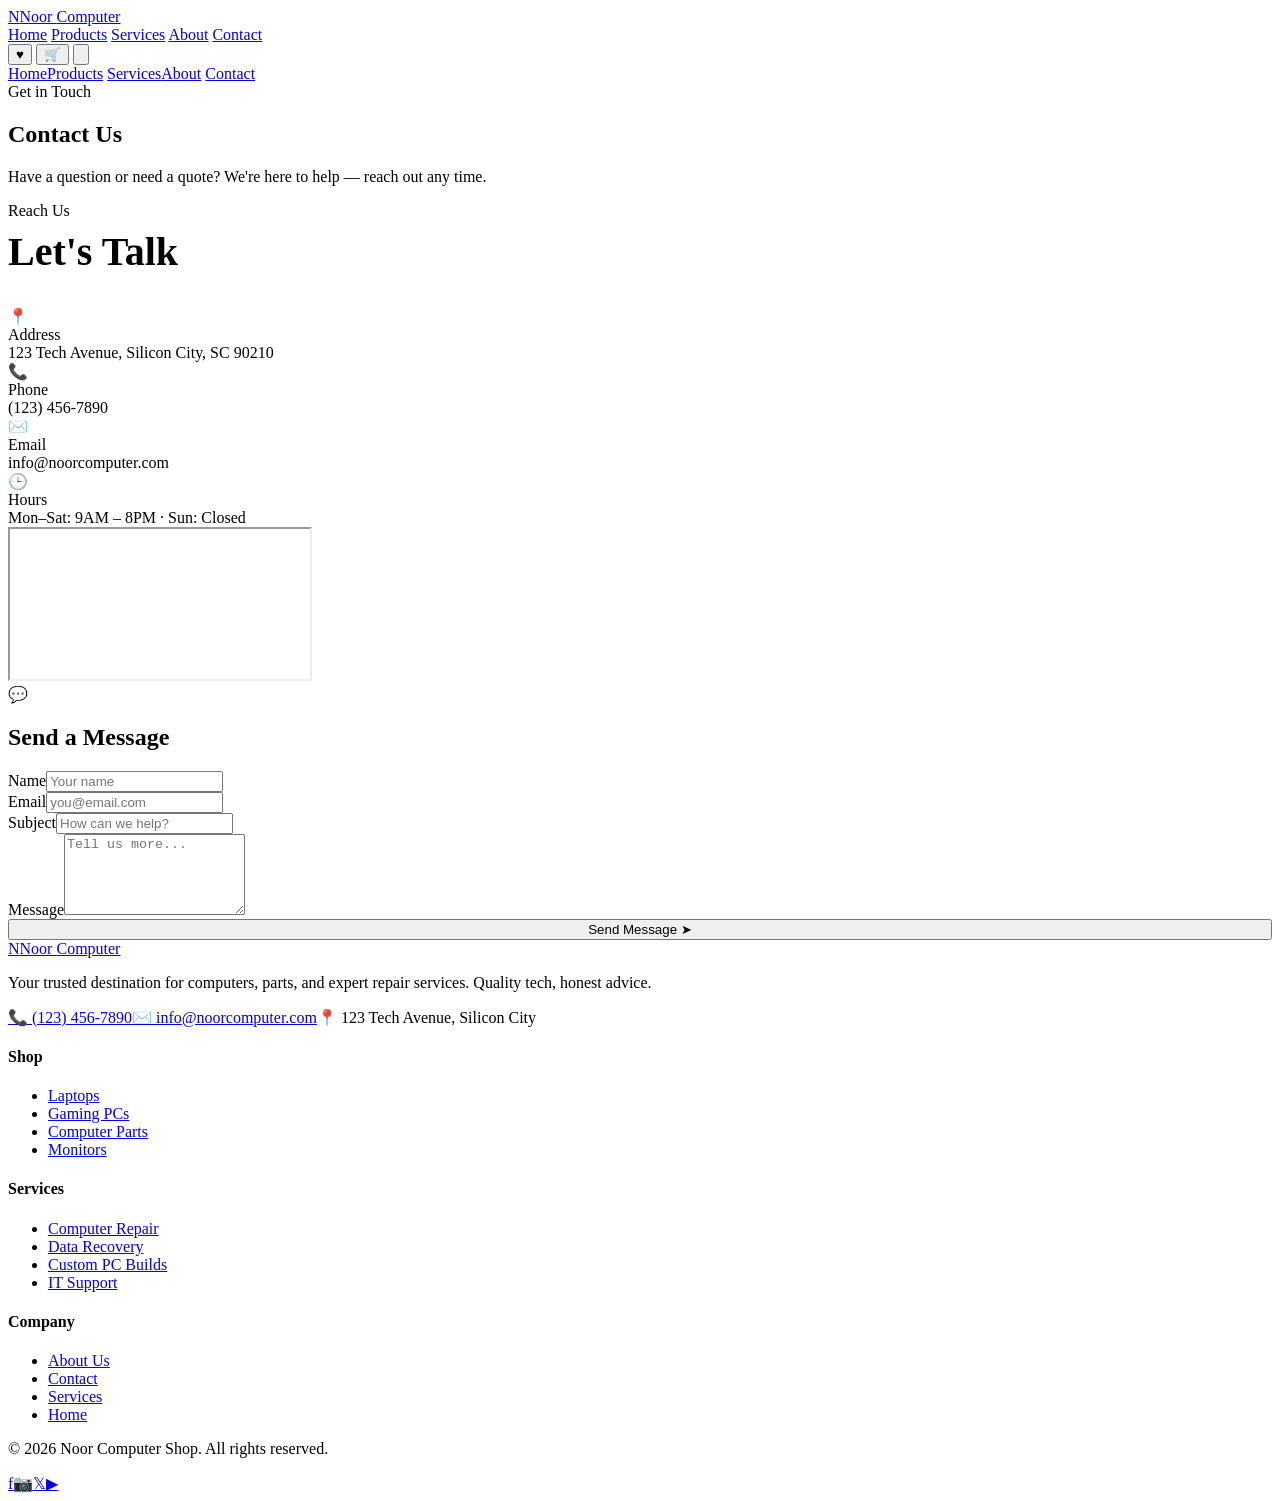
==== contact.html @ 2b886b0d "Add contact.html for contact information page" ====
<!DOCTYPE html>
<html lang="en">
<head>
  <meta charset="UTF-8" />
  <meta name="viewport" content="width=device-width, initial-scale=1.0" />
  <title>Contact Us — Noor Computer Shop</title>
  <meta name="description" content="Have a question or need a quote? We're here to help — reach out any time." />
  <link rel="preconnect" href="https://fonts.googleapis.com" />
  <link href="https://fonts.googleapis.com/css2?family=Inter:wght@400;500;600;700&family=Plus+Jakarta+Sans:wght@600;700;800&display=swap" rel="stylesheet" />
  <link rel="stylesheet" href="style.css" />
</head>
<body data-page="contact">

  <header class="navbar">
    <div class="nav-inner">
      <a href="index.html" class="logo"><span class="logo-badge">N</span><span>Noor <span class="text-gradient">Computer</span></span></a>
      <nav class="nav-links">
        <a href="index.html">Home</a>
        <a href="products.html">Products</a>
        <a href="services.html">Services</a>
        <a href="about.html">About</a>
        <a href="contact.html" class="active">Contact</a>
      </nav>
      <div class="nav-actions">
        <button class="icon-btn" title="Wishlist">♥</button>
        <button class="icon-btn" title="Cart">🛒</button>
        <button class="nav-toggle" id="navToggle" title="Menu"><svg viewBox="0 0 24 24" fill="none" stroke="currentColor" stroke-width="2"><line x1="4" x2="20" y1="6" y2="6"/><line x1="4" x2="20" y1="12" y2="12"/><line x1="4" x2="20" y1="18" y2="18"/></svg></button>
      </div>
    </div>
    <div class="mobile-menu" id="mobileMenu"><div class="mm-inner">
      <a href="index.html">Home</a><a href="products.html">Products</a>
      <a href="services.html">Services</a><a href="about.html">About</a>
      <a href="contact.html" class="active">Contact</a>
    </div></div>
  </header>

  <section class="page-header">
    <span class="eyebrow">Get in Touch</span>
    <h1>Contact Us</h1>
    <p>Have a question or need a quote? We're here to help — reach out any time.</p>
  </section>

  <section class="section">
    <div class="container">
      <div class="contact-grid">
        <div>
          <span class="eyebrow">Reach Us</span>
          <h2 style="font-size:clamp(1.75rem,4vw,2.5rem);font-weight:800;margin:.5rem 0 2rem">Let's Talk</h2>
          <div class="info-list">
            <div class="info-card reveal"><div class="info-ico">📍</div><div><div class="lbl">Address</div><div class="val">123 Tech Avenue, Silicon City, SC 90210</div></div></div>
            <div class="info-card reveal"><div class="info-ico">📞</div><div><div class="lbl">Phone</div><div class="val">(123) 456-7890</div></div></div>
            <div class="info-card reveal"><div class="info-ico">✉️</div><div><div class="lbl">Email</div><div class="val">info@noorcomputer.com</div></div></div>
            <div class="info-card reveal"><div class="info-ico">🕒</div><div><div class="lbl">Hours</div><div class="val">Mon–Sat: 9AM – 8PM · Sun: Closed</div></div></div>
          </div>
          <div class="map">
            <iframe title="Noor Computer Shop Location" src="https://www.google.com/maps?q=Silicon+Valley&output=embed" loading="lazy" referrerpolicy="no-referrer-when-downgrade"></iframe>
          </div>
        </div>

        <div class="form-card reveal">
          <div class="form-head"><span class="ico">💬</span><h2>Send a Message</h2></div>
          <form id="contactForm">
            <div class="form-row">
              <div class="field"><label>Name</label><input required name="name" placeholder="Your name" /></div>
              <div class="field"><label>Email</label><input required type="email" name="email" placeholder="you@email.com" /></div>
            </div>
            <div class="field"><label>Subject</label><input required name="subject" placeholder="How can we help?" /></div>
            <div class="field"><label>Message</label><textarea required name="message" rows="5" placeholder="Tell us more..."></textarea></div>
            <button type="submit" class="btn btn-primary" style="width:100%">Send Message ➤</button>
            <p class="form-success" id="formOk" style="display:none">✓ Thanks! Your message has been sent.</p>
          </form>
        </div>
      </div>
    </div>
  </section>

  <footer class="footer">
    <div class="footer-inner">
      <div class="foot-cols">
        <div class="foot-brand"><a href="index.html" class="logo"><span class="logo-badge">N</span><span>Noor <span class="text-gradient">Computer</span></span></a><p>Your trusted destination for computers, parts, and expert repair services. Quality tech, honest advice.</p><div class="foot-contact"><a href="tel:+11234567890">📞 (123) 456-7890</a><a href="mailto:info@noorcomputer.com">✉️ info@noorcomputer.com</a><span>📍 123 Tech Avenue, Silicon City</span></div></div>
        <div class="foot-col"><h4>Shop</h4><ul><li><a href="products.html?category=laptops">Laptops</a></li><li><a href="products.html?category=gaming">Gaming PCs</a></li><li><a href="products.html?category=parts">Computer Parts</a></li><li><a href="products.html?category=monitors">Monitors</a></li></ul></div>
        <div class="foot-col"><h4>Services</h4><ul><li><a href="services.html">Computer Repair</a></li><li><a href="services.html">Data Recovery</a></li><li><a href="services.html">Custom PC Builds</a></li><li><a href="services.html">IT Support</a></li></ul></div>
        <div class="foot-col"><h4>Company</h4><ul><li><a href="about.html">About Us</a></li><li><a href="contact.html">Contact</a></li><li><a href="services.html">Services</a></li><li><a href="index.html">Home</a></li></ul></div>
      </div>
      <div class="foot-bottom"><p>© 2026 Noor Computer Shop. All rights reserved.</p><div class="foot-social"><a href="#">f</a><a href="#">📷</a><a href="#">𝕏</a><a href="#">▶</a></div></div>
    </div>
  </footer>

  <script src="script.js"></script>
</body>
</html>
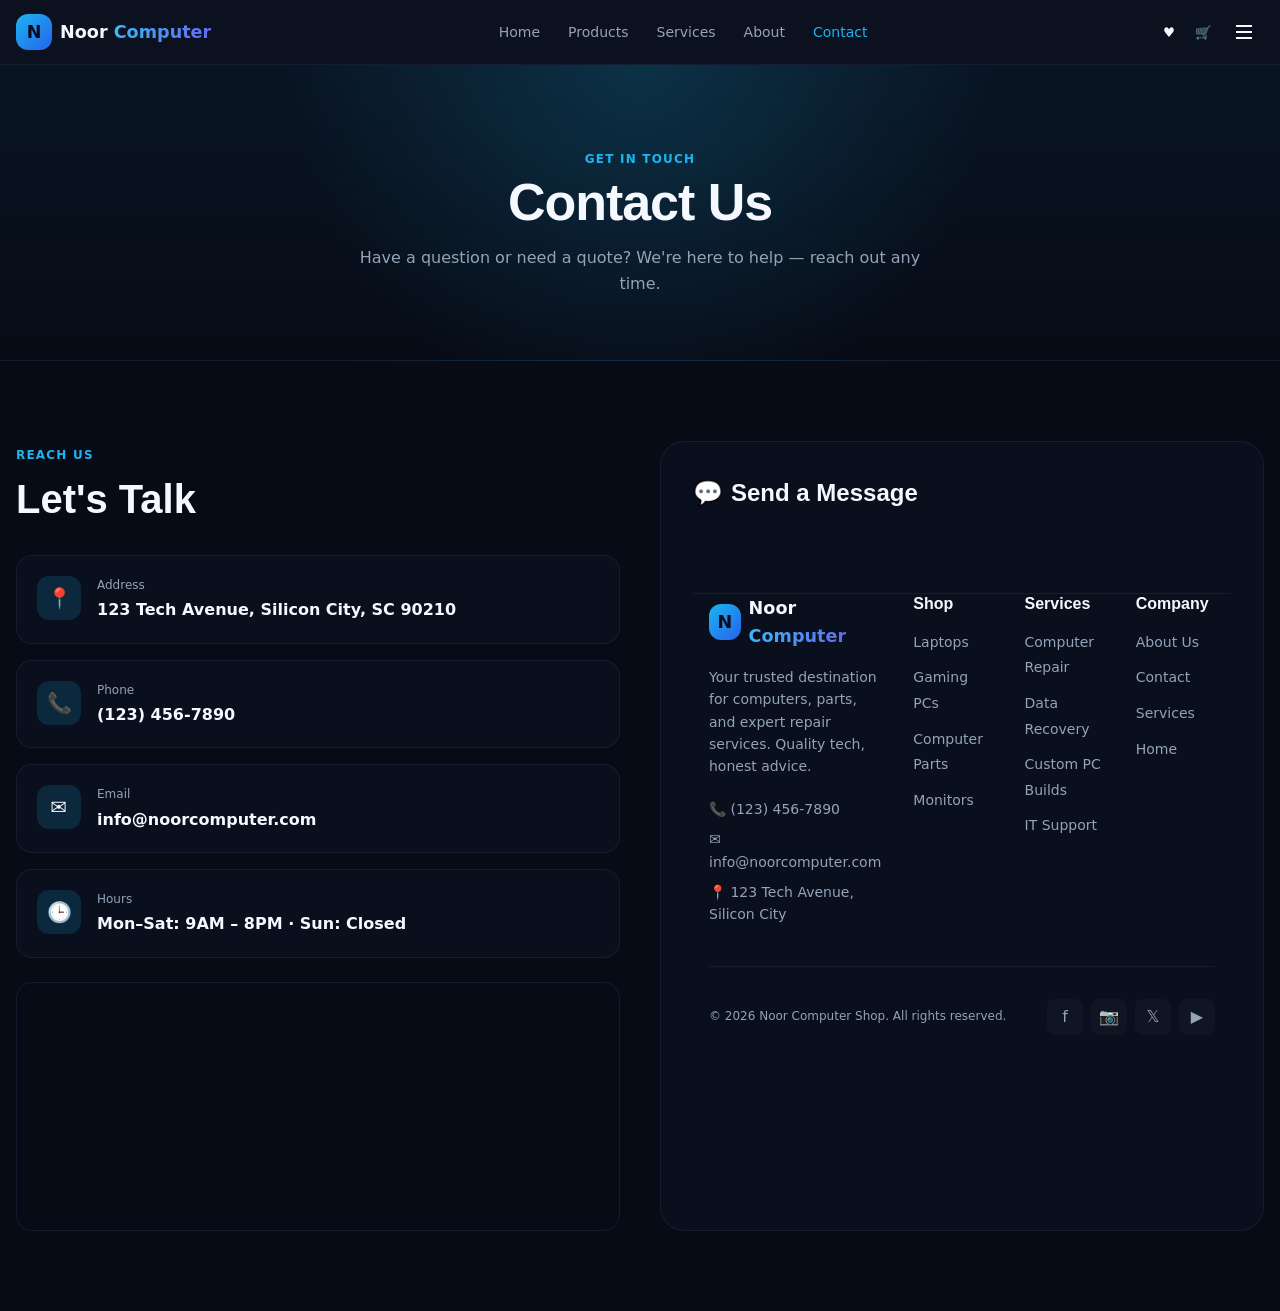
==== commit b5b3649b: "Modify contact form for email submission Updated contact form to include action URL and hidden field" ====
--- a/contact.html
+++ b/contact.html
@@ -59,20 +59,15 @@
 
         <div class="form-card reveal">
           <div class="form-head"><span class="ico">💬</span><h2>Send a Message</h2></div>
-          <form id="contactForm">
-            <div class="form-row">
-              <div class="field"><label>Name</label><input required name="name" placeholder="Your name" /></div>
-              <div class="field"><label>Email</label><input required type="email" name="email" placeholder="you@email.com" /></div>
-            </div>
-            <div class="field"><label>Subject</label><input required name="subject" placeholder="How can we help?" /></div>
-            <div class="field"><label>Message</label><textarea required name="message" rows="5" placeholder="Tell us more..."></textarea></div>
-            <button type="submit" class="btn btn-primary" style="width:100%">Send Message ➤</button>
-            <p class="form-success" id="formOk" style="display:none">✓ Thanks! Your message has been sent.</p>
-          </form>
-        </div>
-      </div>
-    </div>
-  </section>
+         <form id="contactForm"
+      action="https://formsubmit.co/nooriismail883@gmail.com"
+      method="POST">
+
+    <input type="hidden" name="_subject" value="New Message from Noor Computer Shop">
+
+    <input type="hidden" name="_captcha" value="false">
+
+    <input type="hidden" name="_template" value="table">
 
   <footer class="footer">
     <div class="footer-inner">
--- a/style.css
+++ b/style.css
@@ -0,0 +1,445 @@
+/* ============================================================
+   Noor Computer Shop — Static Website
+   Shared stylesheet: theme, navbar, footer, components, pages
+   ============================================================ */
+
+:root {
+  --background: #070b16;
+  --foreground: #f5f9ff;
+  --card: #0d1322;
+  --secondary: #141a2b;
+  --muted: #1a2032;
+  --muted-foreground: #94a3b8;
+  --primary: #1cb5f0;
+  --primary-foreground: #070b16;
+  --border: #1f2740;
+  --rose: #f43f5e;
+  --amber: #fbbf24;
+  --emerald: #34d399;
+  --fuchsia: #d946ef;
+  --radius: 0.85rem;
+  --maxw: 1280px;
+}
+
+* { box-sizing: border-box; margin: 0; padding: 0; }
+html { scroll-behavior: smooth; }
+body {
+  font-family: 'Inter', ui-sans-serif, system-ui, sans-serif;
+  background: var(--background);
+  color: var(--foreground);
+  -webkit-font-smoothing: antialiased;
+  line-height: 1.6;
+  overflow-x: hidden;
+}
+a { color: inherit; text-decoration: none; }
+button { font-family: inherit; cursor: pointer; border: none; background: none; color: inherit; }
+input, select, textarea { font-family: inherit; }
+img { max-width: 100%; display: block; }
+h1, h2, h3, h4 { font-family: 'Plus Jakarta Sans', sans-serif; line-height: 1.2; }
+
+.container { max-width: var(--maxw); margin: 0 auto; padding: 0 1rem; }
+.section { padding: 4rem 0; }
+@media (min-width: 768px) { .section { padding: 5rem 0; } }
+.eyebrow {
+  display: inline-block; font-size: 0.75rem; font-weight: 700;
+  letter-spacing: 0.1em; text-transform: uppercase; color: var(--primary);
+}
+.section-head { text-align: center; max-width: 42rem; margin: 0 auto 3rem; }
+.section-head h2 { font-size: clamp(1.75rem, 4vw, 2.5rem); font-weight: 800; margin-top: 0.5rem; }
+.section-head p { color: var(--muted-foreground); margin-top: 0.75rem; }
+
+.text-gradient {
+  background: linear-gradient(120deg, #38bdf8, #6366f1);
+  -webkit-background-clip: text; background-clip: text; color: transparent;
+}
+
+/* ---------- Glass surfaces ---------- */
+.glass {
+  background: rgba(13, 19, 34, 0.6);
+  backdrop-filter: blur(16px);
+  border: 1px solid rgba(31, 39, 64, 0.6);
+}
+.glass-strong {
+  background: rgba(13, 19, 34, 0.9);
+  backdrop-filter: blur(20px);
+  border: 1px solid rgba(31, 39, 64, 0.7);
+}
+
+/* ---------- Buttons ---------- */
+.btn {
+  display: inline-flex; align-items: center; justify-content: center; gap: 0.5rem;
+  padding: 0.75rem 1.5rem; border-radius: 0.75rem; font-weight: 600; font-size: 0.95rem;
+  transition: opacity .2s, background .2s, transform .2s;
+}
+.btn-primary {
+  background: var(--primary); color: var(--primary-foreground);
+  box-shadow: 0 0 0 1px rgba(28,181,240,0.4), 0 8px 30px -6px rgba(28,181,240,0.6);
+}
+.btn-primary:hover { opacity: 0.9; }
+.btn-ghost { background: rgba(13,19,34,0.6); border: 1px solid rgba(31,39,64,0.6); }
+.btn-ghost:hover { background: rgba(20,26,43,0.6); }
+.btn svg { width: 1rem; height: 1rem; }
+
+/* ---------- Navbar ---------- */
+.navbar {
+  position: sticky; top: 0; z-index: 50;
+  background: rgba(13, 19, 34, 0.85);
+  backdrop-filter: blur(20px);
+  border-bottom: 1px solid rgba(31, 39, 64, 0.6);
+}
+.nav-inner {
+  max-width: var(--maxw); margin: 0 auto; padding: 0 1rem;
+  height: 4rem; display: flex; align-items: center; justify-content: space-between; gap: 1rem;
+}
+.logo { display: flex; align-items: center; gap: 0.5rem; font-weight: 800; font-size: 1.1rem; }
+.logo-badge {
+  width: 2.25rem; height: 2.25rem; border-radius: 0.75rem;
+  background: linear-gradient(135deg, var(--primary), #2563eb);
+  display: grid; place-items: center; color: var(--primary-foreground); font-weight: 800;
+}
+.nav-links { display: none; gap: 0.25rem; }
+.nav-links a {
+  padding: 0.5rem 0.75rem; border-radius: 0.5rem; font-size: 0.875rem; font-weight: 500;
+  color: var(--muted-foreground); transition: color .2s;
+}
+.nav-links a:hover, .nav-links a.active { color: var(--primary); }
+.nav-actions { display: flex; align-items: center; gap: 0.25rem; }
+.icon-btn {
+  position: relative; padding: 0.5rem; border-radius: 0.5rem; color: var(--foreground);
+  display: grid; place-items: center; transition: background .2s;
+}
+.icon-btn:hover { background: rgba(20, 26, 43, 0.6); }
+.icon-btn svg { width: 1.25rem; height: 1.25rem; }
+.nav-toggle { display: inline-grid; place-items: center; padding: 0.5rem; border-radius: 0.5rem; }
+.nav-toggle:hover { background: rgba(20,26,43,0.6); }
+.nav-toggle svg { width: 1.5rem; height: 1.5rem; }
+@media (min-width: 1024px) { .nav-links { display: flex; } }
+
+/* Mobile menu */
+.mobile-menu { display: none; border-top: 1px solid rgba(31,39,64,0.6); }
+.mobile-menu.open { display: block; }
+.mobile-menu a {
+  display: block; padding: 0.75rem 1rem; font-size: 0.95rem; font-weight: 500;
+  border-radius: 0.5rem; color: var(--muted-foreground);
+}
+.mobile-menu a.active { background: rgba(28,181,240,0.15); color: var(--primary); }
+.mobile-menu .mm-inner { padding: 1rem; display: grid; grid-template-columns: 1fr 1fr; gap: 0.25rem; }
+
+/* ---------- Page header ---------- */
+.page-header {
+  position: relative; text-align: center; padding: 5rem 1rem 4rem; overflow: hidden;
+  border-bottom: 1px solid rgba(31, 39, 64, 0.4);
+  background:
+    linear-gradient(180deg, rgba(28, 181, 240, 0.06), transparent),
+    radial-gradient(circle at 50% 0%, rgba(28, 181, 240, 0.18), transparent 50%);
+}
+.page-header h1 { font-size: clamp(2rem, 5vw, 3.25rem); font-weight: 800; letter-spacing: -0.02em; }
+.page-header p { color: var(--muted-foreground); margin-top: 0.75rem; max-width: 36rem; margin-inline: auto; }
+
+/* ---------- Hero ---------- */
+.hero { position: relative; overflow: hidden; }
+.hero-bg { position: absolute; inset: 0; z-index: 0; }
+.hero-bg img { width: 100%; height: 100%; object-fit: cover; }
+.hero-bg::after {
+  content: ""; position: absolute; inset: 0;
+  background: linear-gradient(90deg, var(--background) 10%, rgba(7,11,22,0.85) 50%, rgba(7,11,22,0.4)),
+              linear-gradient(0deg, var(--background), transparent 40%, rgba(7,11,22,0.6));
+}
+.hero-glow {
+  position: absolute; width: 28rem; height: 28rem; border-radius: 9999px;
+  background: rgba(28,181,240,0.3); filter: blur(80px); top: -8rem; right: -5rem; opacity: 0.5;
+}
+.hero-inner { position: relative; z-index: 1; padding: 6rem 0; max-width: 42rem; }
+@media (min-width: 768px) { .hero-inner { padding: 9rem 0; } }
+.hero-pill {
+  display: inline-flex; align-items: center; gap: 0.4rem; padding: 0.35rem 1rem;
+  border-radius: 9999px; font-size: 0.75rem; font-weight: 500; color: var(--primary);
+  background: rgba(13,19,34,0.6); border: 1px solid rgba(31,39,64,0.6); margin-bottom: 1.5rem;
+}
+.hero h1 { font-size: clamp(2.5rem, 6vw, 4.5rem); font-weight: 800; letter-spacing: -0.02em; line-height: 1.05; }
+.hero p { margin-top: 1.5rem; font-size: 1.125rem; color: var(--muted-foreground); max-width: 32rem; }
+.hero-cta { display: flex; flex-wrap: wrap; gap: 0.75rem; margin-top: 2rem; }
+.hero-feats { display: flex; flex-wrap: wrap; gap: 1.5rem; margin-top: 2.5rem; }
+.hero-feats div { display: flex; align-items: center; gap: 0.4rem; font-size: 0.875rem; color: var(--muted-foreground); }
+.hero-feats svg { width: 1rem; height: 1rem; color: var(--primary); }
+
+/* ---------- Categories ---------- */
+.cat-grid { display: grid; grid-template-columns: repeat(2, 1fr); gap: 1rem; }
+@media (min-width: 640px) { .cat-grid { grid-template-columns: repeat(3, 1fr); } }
+@media (min-width: 1024px) { .cat-grid { grid-template-columns: repeat(5, 1fr); } }
+.cat-card {
+  position: relative; display: block; border-radius: 1rem; padding: 1.25rem;
+  overflow: hidden; transition: transform .3s, box-shadow .3s;
+}
+.cat-card:hover { transform: translateY(-4px); box-shadow: 0 0 0 1px rgba(28,181,240,0.35), 0 20px 50px -12px rgba(28,181,240,0.35); }
+.cat-card .grad { position: absolute; inset: 0; opacity: 0.6; }
+.cat-card .ico {
+  position: relative; width: 3rem; height: 3rem; border-radius: 0.75rem;
+  background: rgba(28,181,240,0.15); display: grid; place-items: center; margin-bottom: 0.75rem;
+  font-size: 1.5rem;
+}
+.cat-card .name { position: relative; font-weight: 600; font-size: 0.875rem; }
+.cat-card .shop { position: relative; display: inline-flex; align-items: center; gap: 0.25rem; margin-top: 0.25rem; font-size: 0.75rem; color: var(--muted-foreground); }
+.cat-card:hover .shop { color: var(--primary); }
+
+/* ---------- Product grid & card ---------- */
+.grid { display: grid; gap: 1.25rem; grid-template-columns: 1fr; }
+@media (min-width: 640px) { .grid { grid-template-columns: repeat(2, 1fr); } }
+@media (min-width: 1024px) { .home-grid { grid-template-columns: repeat(3, 1fr); } }
+@media (min-width: 1280px) { .shop-grid { grid-template-columns: repeat(3, 1fr); } }
+
+.card {
+  position: relative; border-radius: 1rem; overflow: hidden;
+  display: flex; flex-direction: column;
+  background: rgba(13, 19, 34, 0.6);
+  border: 1px solid rgba(31, 39, 64, 0.6);
+  backdrop-filter: blur(16px);
+  transition: box-shadow .3s, transform .3s;
+}
+.card:hover { transform: translateY(-4px); box-shadow: 0 0 0 1px rgba(28,181,240,0.35), 0 20px 50px -12px rgba(28,181,240,0.35); }
+.card-media { position: relative; display: block; aspect-ratio: 4 / 3; overflow: hidden; }
+.card-media .grad { position: absolute; inset: 0; }
+.card-media .grid-bg {
+  position: absolute; inset: 0; opacity: 0.4;
+  background-image: linear-gradient(rgba(28,181,240,0.06) 1px, transparent 1px),
+                    linear-gradient(90deg, rgba(28,181,240,0.06) 1px, transparent 1px);
+  background-size: 48px 48px;
+}
+.card-media .emoji {
+  position: absolute; inset: 0; display: grid; place-items: center;
+  font-size: 3rem; filter: drop-shadow(0 0 12px rgba(28,181,240,0.4)); transition: transform .5s;
+}
+.card:hover .card-media .emoji { transform: scale(1.1); }
+.badges { position: absolute; top: 0.75rem; left: 0.75rem; display: flex; flex-direction: column; gap: 0.375rem; }
+.badge {
+  padding: 0.25rem 0.625rem; border-radius: 9999px; font-size: 0.625rem; font-weight: 700;
+  text-transform: uppercase; letter-spacing: 0.05em;
+}
+.badge.primary { background: var(--primary); color: var(--primary-foreground); }
+.badge.discount { background: var(--rose); color: #fff; }
+.wish-btn {
+  position: absolute; top: 0.75rem; right: 0.75rem; width: 2.25rem; height: 2.25rem;
+  border-radius: 9999px; display: grid; place-items: center; backdrop-filter: blur(8px);
+  background: rgba(0,0,0,0.3); color: #fff; transition: background .2s; font-size: 1rem;
+}
+.wish-btn:hover { background: rgba(0,0,0,0.5); }
+.wish-btn.active { background: var(--fuchsia); }
+.card-body { padding: 1rem; display: flex; flex-direction: column; flex: 1; }
+.card-brand { font-size: 0.75rem; color: var(--muted-foreground); margin-bottom: 0.25rem; }
+.card-name { font-weight: 600; line-height: 1.3; }
+.card-name:hover { color: var(--primary); }
+.rating { display: flex; align-items: center; gap: 0.25rem; margin-top: 0.375rem; }
+.rating .star { color: var(--amber); font-size: 0.875rem; }
+.rating span { font-size: 0.75rem; color: var(--muted-foreground); }
+.card-foot { margin-top: auto; padding-top: 0.75rem; display: flex; align-items: flex-end; justify-content: space-between; gap: 0.5rem; }
+.price { font-size: 1.125rem; font-weight: 700; }
+.old-price { margin-left: 0.375rem; font-size: 0.75rem; color: var(--muted-foreground); text-decoration: line-through; }
+.add-btn {
+  flex-shrink: 0; width: 2.5rem; height: 2.5rem; border-radius: 0.75rem;
+  background: var(--primary); color: var(--primary-foreground); display: grid; place-items: center;
+  box-shadow: 0 0 0 1px rgba(28,181,240,0.4), 0 8px 30px -6px rgba(28,181,240,0.6); transition: opacity .2s;
+}
+.add-btn:hover { opacity: 0.9; }
+.add-btn svg { width: 1rem; height: 1rem; }
+
+/* ---------- Products page: toolbar + filters ---------- */
+.toolbar { display: flex; flex-direction: column; gap: 0.75rem; margin-bottom: 2rem; }
+@media (min-width: 640px) { .toolbar { flex-direction: row; } }
+.search-wrap { position: relative; flex: 1; }
+.search-wrap svg { position: absolute; left: 0.75rem; top: 50%; transform: translateY(-50%); width: 1rem; height: 1rem; color: var(--muted-foreground); }
+.search-wrap input {
+  width: 100%; padding: 0.625rem 0.75rem 0.625rem 2.5rem; border-radius: 0.75rem;
+  background: rgba(20,26,43,0.6); border: 1px solid rgba(31,39,64,0.6); color: var(--foreground); font-size: 0.875rem; outline: none;
+}
+.search-wrap input:focus { box-shadow: 0 0 0 2px rgba(28,181,240,0.5); }
+.sort-select {
+  padding: 0.625rem 1rem; border-radius: 0.75rem; background: rgba(20,26,43,0.6);
+  border: 1px solid rgba(31,39,64,0.6); color: var(--foreground); font-size: 0.875rem; outline: none;
+}
+.filter-toggle {
+  display: inline-flex; align-items: center; gap: 0.5rem; padding: 0.625rem 1rem; border-radius: 0.75rem;
+  background: rgba(13,19,34,0.6); border: 1px solid rgba(31,39,64,0.6); font-size: 0.875rem; font-weight: 500;
+}
+.filter-toggle svg { width: 1rem; height: 1rem; }
+@media (min-width: 1024px) { .filter-toggle { display: none; } }
+
+.layout { display: grid; gap: 2rem; }
+@media (min-width: 1024px) { .layout { grid-template-columns: 260px 1fr; } }
+
+.filters {
+  border-radius: 1rem; background: rgba(13,19,34,0.6);
+  border: 1px solid rgba(31,39,64,0.6); padding: 1.25rem; backdrop-filter: blur(16px);
+}
+.desktop-filters { display: none; }
+@media (min-width: 1024px) { .desktop-filters { display: block; position: sticky; top: 5.5rem; } }
+.filter-group { margin-bottom: 1.75rem; }
+.filter-group h3 { font-size: 0.875rem; font-weight: 600; margin-bottom: 0.75rem; }
+.filter-list { display: flex; flex-direction: column; gap: 0.5rem; max-height: 14rem; overflow-y: auto; padding-right: 0.25rem; }
+.filter-list label { display: flex; align-items: center; gap: 0.625rem; cursor: pointer; font-size: 0.875rem; color: var(--muted-foreground); transition: color .2s; }
+.filter-list label:hover { color: var(--foreground); }
+.filter-list input[type=checkbox] { width: 1rem; height: 1rem; accent-color: var(--primary); }
+.range-input { width: 100%; accent-color: var(--primary); }
+.range-labels { display: flex; justify-content: space-between; font-size: 0.75rem; color: var(--muted-foreground); margin-top: 0.25rem; }
+.range-labels .max { color: var(--foreground); font-weight: 600; }
+.clear-btn {
+  width: 100%; padding: 0.5rem; border-radius: 0.5rem; font-size: 0.875rem; font-weight: 500;
+  background: rgba(13,19,34,0.6); border: 1px solid rgba(31,39,64,0.6); transition: background .2s;
+}
+.clear-btn:hover { background: rgba(20,26,43,0.6); }
+
+.drawer-overlay { display: none; position: fixed; inset: 0; z-index: 60; }
+.drawer-overlay.open { display: block; }
+.drawer-backdrop { position: absolute; inset: 0; background: rgba(0,0,0,0.6); backdrop-filter: blur(4px); }
+.drawer-panel {
+  position: absolute; right: 0; top: 0; bottom: 0; width: 20rem; max-width: 85%;
+  background: rgba(13,19,34,0.95); border-left: 1px solid rgba(31,39,64,0.6); padding: 1.25rem; overflow-y: auto;
+}
+.drawer-head { display: flex; justify-content: space-between; align-items: center; margin-bottom: 1.25rem; }
+.drawer-head h3 { font-weight: 700; }
+@media (min-width: 1024px) { .drawer-overlay { display: none !important; } }
+
+.result-count { font-size: 0.875rem; color: var(--muted-foreground); margin-bottom: 1rem; }
+.empty {
+  border-radius: 1rem; padding: 4rem; text-align: center;
+  background: rgba(13,19,34,0.6); border: 1px solid rgba(31,39,64,0.6); color: var(--muted-foreground);
+}
+.empty a { display: inline-block; margin-top: 1rem; color: var(--primary); font-weight: 600; }
+
+/* ---------- Why choose / features ---------- */
+.feat-grid { display: grid; grid-template-columns: 1fr; gap: 1.25rem; }
+@media (min-width: 640px) { .feat-grid { grid-template-columns: repeat(2, 1fr); } }
+@media (min-width: 1024px) { .feat-grid { grid-template-columns: repeat(3, 1fr); } }
+.feat-card { display: flex; gap: 1rem; padding: 1.5rem; border-radius: 1rem; background: rgba(13,19,34,0.6); border: 1px solid rgba(31,39,64,0.6); transition: background .2s; }
+.feat-card:hover { background: rgba(20,26,43,0.4); }
+.feat-ico { flex-shrink: 0; width: 3rem; height: 3rem; border-radius: 0.75rem; background: rgba(28,181,240,0.15); display: grid; place-items: center; font-size: 1.5rem; }
+.feat-card h3 { font-size: 1.125rem; font-weight: 600; }
+.feat-card p { font-size: 0.875rem; color: var(--muted-foreground); margin-top: 0.25rem; }
+
+/* ---------- Reviews ---------- */
+.rev-grid { display: grid; grid-template-columns: 1fr; gap: 1.25rem; }
+@media (min-width: 768px) { .rev-grid { grid-template-columns: repeat(2, 1fr); } }
+@media (min-width: 1024px) { .rev-grid { grid-template-columns: repeat(4, 1fr); } }
+.rev-card { padding: 1.5rem; border-radius: 1rem; background: rgba(13,19,34,0.6); border: 1px solid rgba(31,39,64,0.6); }
+.rev-stars { color: var(--amber); margin-bottom: 0.75rem; font-size: 0.875rem; letter-spacing: 0.1em; }
+.rev-text { font-size: 0.9rem; color: var(--foreground); }
+.rev-user { display: flex; align-items: center; gap: 0.75rem; margin-top: 1rem; }
+.rev-avatar { width: 2.5rem; height: 2.5rem; border-radius: 9999px; background: linear-gradient(135deg, var(--primary), #6366f1); display: grid; place-items: center; font-weight: 700; font-size: 0.875rem; color: var(--primary-foreground); }
+.rev-user .nm { font-weight: 600; font-size: 0.875rem; }
+.rev-user .rl { font-size: 0.75rem; color: var(--muted-foreground); }
+
+/* ---------- Brands marquee ---------- */
+.marquee-wrap { position: relative; overflow: hidden; padding: 1rem 0; border-top: 1px solid rgba(31,39,64,0.6); border-bottom: 1px solid rgba(31,39,64,0.6); }
+.marquee { display: flex; gap: 2.5rem; width: max-content; animation: marquee 28s linear infinite; }
+.marquee:hover { animation-play-state: paused; }
+.marquee span { font-family: 'Plus Jakarta Sans', sans-serif; font-weight: 700; font-size: 0.95rem; color: var(--muted-foreground); white-space: nowrap; }
+@keyframes marquee { from { transform: translateX(0); } to { transform: translateX(-50%); } }
+
+/* ---------- Services ---------- */
+.svc-grid { display: grid; grid-template-columns: 1fr; gap: 1.5rem; }
+@media (min-width: 640px) { .svc-grid { grid-template-columns: repeat(2, 1fr); } }
+@media (min-width: 1024px) { .svc-grid { grid-template-columns: repeat(3, 1fr); } }
+.svc-card { padding: 1.5rem; border-radius: 1rem; background: rgba(13,19,34,0.6); border: 1px solid rgba(31,39,64,0.6); transition: background .2s; }
+.svc-card:hover { background: rgba(20,26,43,0.4); }
+.svc-ico { width: 3rem; height: 3rem; border-radius: 0.75rem; background: rgba(28,181,240,0.15); display: grid; place-items: center; margin-bottom: 1rem; font-size: 1.5rem; }
+.svc-card h3 { font-size: 1.125rem; font-weight: 600; margin-bottom: 0.5rem; }
+.svc-card p { font-size: 0.875rem; color: var(--muted-foreground); }
+
+.steps-grid { display: grid; grid-template-columns: 1fr; gap: 1.5rem; }
+@media (min-width: 768px) { .steps-grid { grid-template-columns: repeat(4, 1fr); } }
+.step-card { position: relative; padding: 1.5rem; border-radius: 1rem; background: rgba(13,19,34,0.6); border: 1px solid rgba(31,39,64,0.6); }
+.step-num { font-family: 'Plus Jakarta Sans', sans-serif; font-weight: 800; font-size: 2.5rem; color: rgba(28,181,240,0.3); }
+.step-card h3 { font-size: 1.125rem; font-weight: 600; margin-top: 0.5rem; }
+.step-card p { font-size: 0.875rem; color: var(--muted-foreground); margin-top: 0.25rem; }
+
+/* ---------- CTA banner ---------- */
+.cta { position: relative; border-radius: 1.5rem; padding: 3rem; text-align: center; overflow: hidden; background: rgba(13,19,34,0.6); border: 1px solid rgba(31,39,64,0.6); }
+.cta-glow { position: absolute; width: 18rem; height: 18rem; border-radius: 9999px; background: rgba(28,181,240,0.3); filter: blur(80px); top: -5rem; left: 33%; opacity: 0.5; }
+.cta .rel { position: relative; }
+.cta h2 { font-size: clamp(1.75rem, 4vw, 2.5rem); font-weight: 800; }
+.cta p { color: var(--muted-foreground); margin-top: 0.75rem; max-width: 32rem; margin-inline: auto; }
+.cta-btns { display: flex; flex-wrap: wrap; justify-content: center; gap: 0.75rem; margin-top: 1.75rem; }
+
+/* ---------- About ---------- */
+.about-story { display: grid; gap: 3rem; align-items: center; }
+@media (min-width: 1024px) { .about-story { grid-template-columns: 1fr 1fr; } }
+.about-img { border-radius: 1.5rem; overflow: hidden; border: 1px solid rgba(31,39,64,0.6); aspect-ratio: 16/10; }
+.about-img img { width: 100%; height: 100%; object-fit: cover; }
+.stats-grid { display: grid; grid-template-columns: repeat(2, 1fr); gap: 1rem; margin-top: 1.5rem; }
+.stat-card { padding: 1.25rem; border-radius: 1rem; background: rgba(13,19,34,0.6); border: 1px solid rgba(31,39,64,0.6); }
+.stat-val { font-family: 'Plus Jakarta Sans', sans-serif; font-weight: 800; font-size: 1.875rem; }
+.stat-lbl { font-size: 0.75rem; color: var(--muted-foreground); margin-top: 0.25rem; }
+.values-grid { display: grid; gap: 1.5rem; }
+@media (min-width: 768px) { .values-grid { grid-template-columns: repeat(3, 1fr); } }
+.value-card { padding: 1.75rem; border-radius: 1rem; background: rgba(13,19,34,0.6); border: 1px solid rgba(31,39,64,0.6); }
+.value-ico { width: 3rem; height: 3rem; border-radius: 0.75rem; background: rgba(28,181,240,0.15); display: grid; place-items: center; margin-bottom: 1rem; font-size: 1.5rem; }
+.value-card h3 { font-size: 1.25rem; font-weight: 600; margin-bottom: 0.5rem; }
+.value-card p { font-size: 0.875rem; color: var(--muted-foreground); }
+
+/* ---------- Contact ---------- */
+.contact-grid { display: grid; gap: 2.5rem; }
+@media (min-width: 1024px) { .contact-grid { grid-template-columns: 1fr 1fr; } }
+.info-list { display: flex; flex-direction: column; gap: 1rem; margin-bottom: 1.5rem; }
+.info-card { display: flex; gap: 1rem; align-items: flex-start; padding: 1.25rem; border-radius: 1rem; background: rgba(13,19,34,0.6); border: 1px solid rgba(31,39,64,0.6); }
+.info-ico { flex-shrink: 0; width: 2.75rem; height: 2.75rem; border-radius: 0.75rem; background: rgba(28,181,240,0.15); display: grid; place-items: center; font-size: 1.25rem; }
+.info-card .lbl { font-size: 0.75rem; color: var(--muted-foreground); }
+.info-card .val { font-weight: 600; margin-top: 0.125rem; }
+.map { border-radius: 1rem; overflow: hidden; border: 1px solid rgba(31,39,64,0.6); min-height: 240px; }
+.map iframe { width: 100%; height: 240px; border: 0; filter: grayscale(0.3) contrast(1.1); }
+
+.form-card { padding: 2rem; border-radius: 1.5rem; background: rgba(13,19,34,0.6); border: 1px solid rgba(31,39,64,0.6); }
+.form-head { display: flex; align-items: center; gap: 0.5rem; margin-bottom: 1.5rem; }
+.form-head h2 { font-size: 1.5rem; font-weight: 700; }
+.form-head .ico { color: var(--primary); font-size: 1.5rem; }
+.form-row { display: grid; gap: 1rem; }
+@media (min-width: 640px) { .form-row { grid-template-columns: 1fr 1fr; } }
+.field { margin-bottom: 1rem; }
+.field label { display: block; font-size: 0.875rem; font-weight: 500; margin-bottom: 0.375rem; }
+.field input, .field textarea {
+  width: 100%; border-radius: 0.75rem; padding: 0.625rem 1rem;
+  background: rgba(20,26,43,0.6); border: 1px solid rgba(31,39,64,0.6);
+  color: var(--foreground); font-size: 0.875rem; outline: none;
+}
+.field input:focus, .field textarea:focus { box-shadow: 0 0 0 2px rgba(28,181,240,0.5); }
+.field textarea { resize: none; }
+.form-success { display: flex; align-items: center; justify-content: center; gap: 0.5rem; margin-top: 1rem; font-size: 0.875rem; color: var(--emerald); }
+
+/* ---------- Footer ---------- */
+.footer { position: relative; margin-top: 5rem; border-top: 1px solid rgba(31,39,64,0.6); overflow: hidden; }
+.footer-glow { position: absolute; width: 24rem; height: 24rem; border-radius: 9999px; background: rgba(28,181,240,0.2); filter: blur(80px); top: -10rem; left: -5rem; opacity: 0.5; }
+.footer-inner { position: relative; max-width: var(--maxw); margin: 0 auto; padding: 0 1rem 3.5rem; }
+.newsletter { display: flex; flex-direction: column; gap: 1.5rem; align-items: center; justify-content: space-between; padding: 2.5rem; border-radius: 1.5rem; background: rgba(13,19,34,0.6); border: 1px solid rgba(31,39,64,0.6); margin-bottom: 3.5rem; }
+@media (min-width: 1024px) { .newsletter { flex-direction: row; } }
+.newsletter h3 { font-size: 1.5rem; font-weight: 700; }
+.newsletter p { color: var(--muted-foreground); margin-top: 0.25rem; }
+.news-form { display: flex; gap: 0.5rem; width: 100%; max-width: 28rem; }
+.news-form input { flex: 1; border-radius: 0.75rem; padding: 0.75rem 1rem; background: rgba(20,26,43,0.6); border: 1px solid rgba(31,39,64,0.6); color: var(--foreground); font-size: 0.875rem; outline: none; }
+.foot-cols { display: grid; grid-template-columns: 1fr 1fr; gap: 2rem; }
+@media (min-width: 768px) { .foot-cols { grid-template-columns: 2fr 1fr 1fr 1fr; } }
+.foot-brand p { font-size: 0.875rem; color: var(--muted-foreground); max-width: 20rem; margin-top: 1rem; }
+.foot-contact { margin-top: 1.25rem; display: flex; flex-direction: column; gap: 0.5rem; font-size: 0.875rem; }
+.foot-contact a, .foot-contact span { display: flex; align-items: center; gap: 0.5rem; color: var(--muted-foreground); }
+.foot-contact a:hover { color: var(--primary); }
+.foot-col h4 { font-weight: 600; margin-bottom: 1rem; }
+.foot-col ul { list-style: none; display: flex; flex-direction: column; gap: 0.625rem; }
+.foot-col a { font-size: 0.875rem; color: var(--muted-foreground); transition: color .2s; }
+.foot-col a:hover { color: var(--primary); }
+.foot-brands { margin-top: 3rem; padding-top: 2rem; border-top: 1px solid rgba(31,39,64,0.6); }
+.foot-brands p { text-align: center; font-size: 0.75rem; text-transform: uppercase; letter-spacing: 0.1em; color: var(--muted-foreground); margin-bottom: 1rem; }
+.foot-brands .row { display: flex; flex-wrap: wrap; justify-content: center; gap: 1.5rem; flex-wrap: wrap; }
+.foot-brands span { font-family: 'Plus Jakarta Sans', sans-serif; font-weight: 700; font-size: 0.875rem; color: var(--muted-foreground); }
+.foot-bottom { margin-top: 2.5rem; padding-top: 2rem; border-top: 1px solid rgba(31,39,64,0.6); display: flex; flex-direction: column; align-items: center; justify-content: space-between; gap: 1rem; }
+@media (min-width: 640px) { .foot-bottom { flex-direction: row; } }
+.foot-bottom p { font-size: 0.75rem; color: var(--muted-foreground); }
+.foot-social { display: flex; gap: 0.5rem; }
+.foot-social a { width: 2.25rem; height: 2.25rem; border-radius: 0.5rem; background: rgba(20,26,43,0.6); display: grid; place-items: center; color: var(--muted-foreground); transition: background .2s, color .2s; }
+.foot-social a:hover { background: var(--primary); color: var(--primary-foreground); }
+
+/* ---------- Reveal animation ---------- */
+.reveal { opacity: 0; transform: translateY(20px); transition: opacity .6s ease, transform .6s ease; }
+.reveal.in { opacity: 1; transform: none; }
+
+/* Scrollbar */
+::-webkit-scrollbar { width: 10px; height: 10px; }
+::-webkit-scrollbar-track { background: var(--background); }
+::-webkit-scrollbar-thumb { background: var(--secondary); border-radius: 9999px; border: 2px solid var(--background); }
+::-webkit-scrollbar-thumb:hover { background: rgba(28,181,240,0.6); }
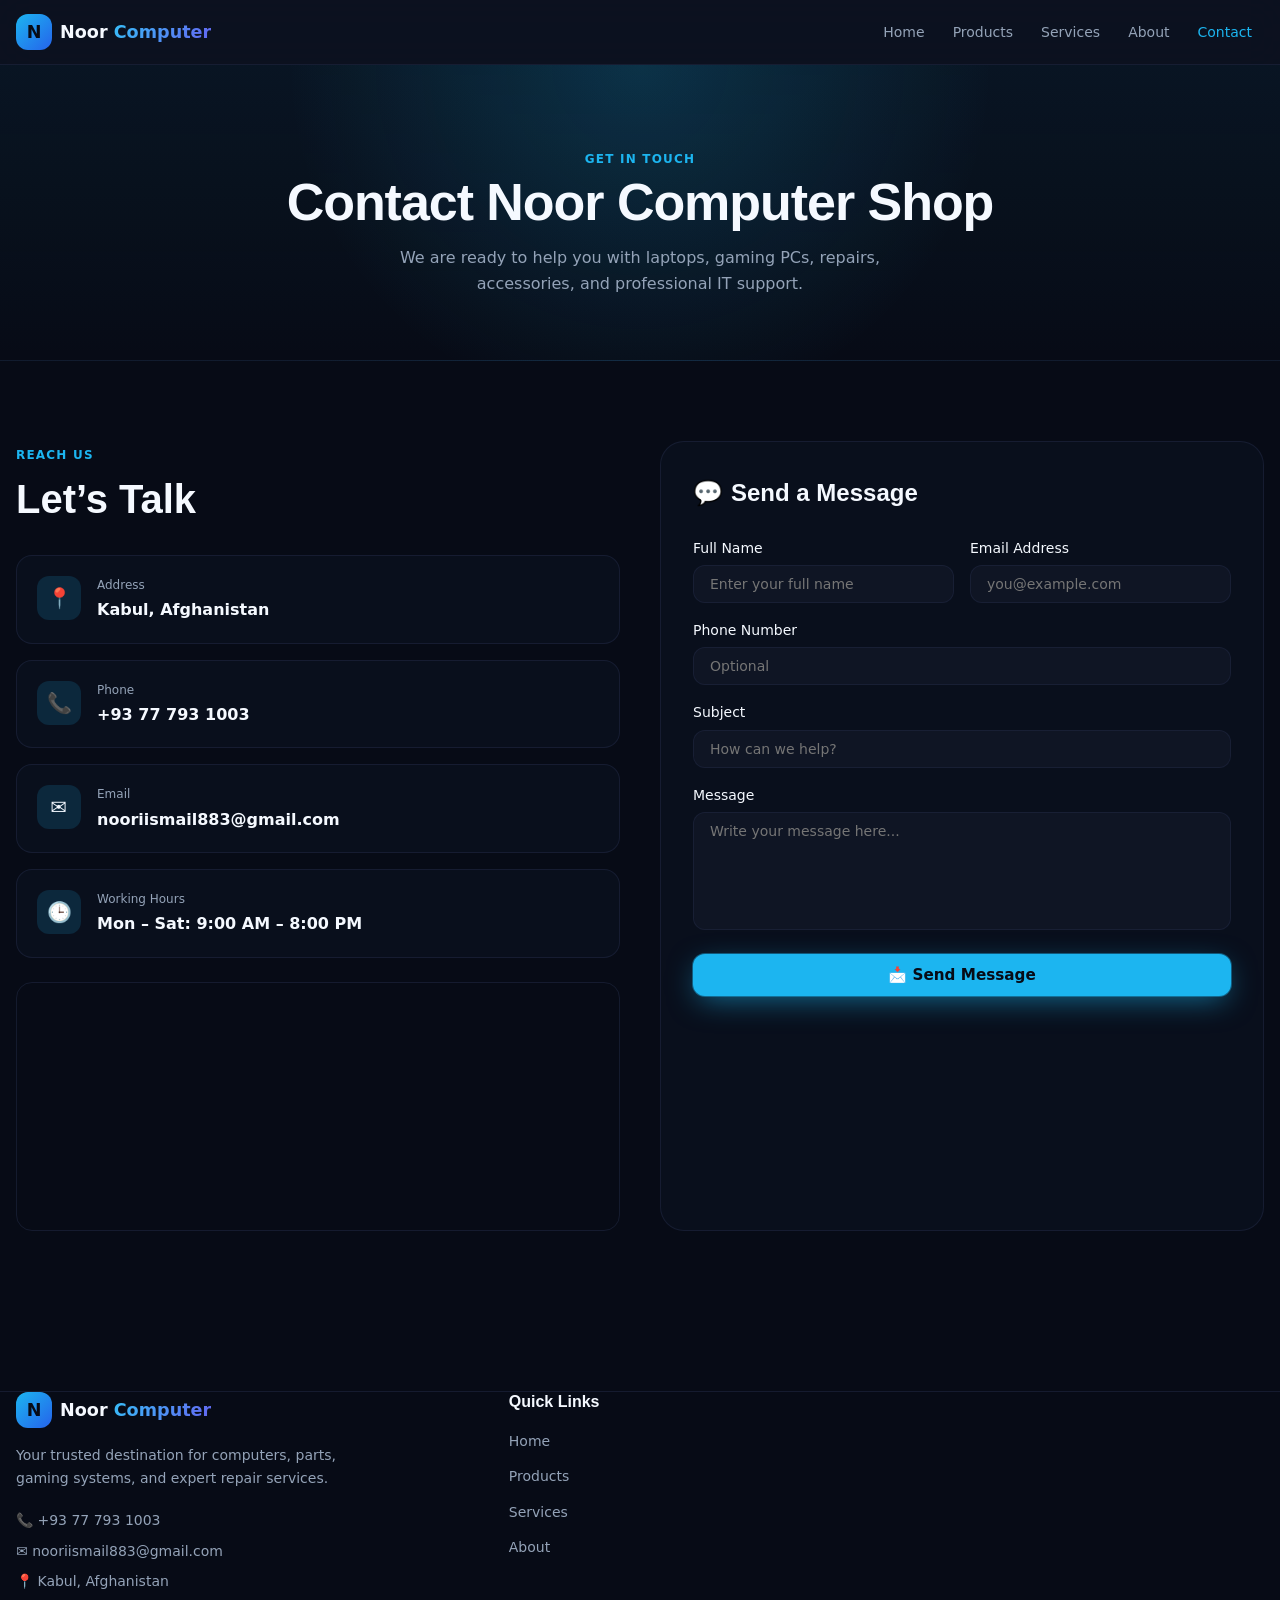
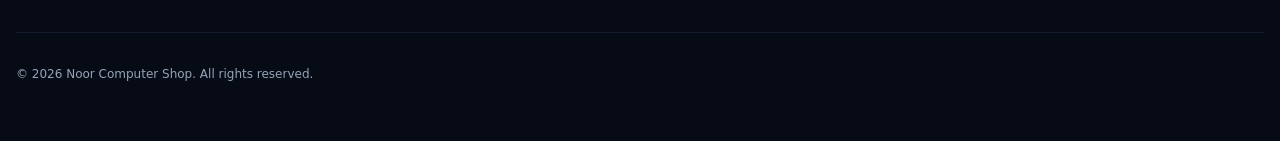
==== commit ff1d3d20: "Revise contact page with updated information Updated contact information and improved content for th" ====
--- a/contact.html
+++ b/contact.html
@@ -4,16 +4,21 @@
   <meta charset="UTF-8" />
   <meta name="viewport" content="width=device-width, initial-scale=1.0" />
   <title>Contact Us — Noor Computer Shop</title>
-  <meta name="description" content="Have a question or need a quote? We're here to help — reach out any time." />
+  <meta name="description" content="Contact Noor Computer Shop for laptops, gaming PCs, repairs, accessories, and professional IT support." />
   <link rel="preconnect" href="https://fonts.googleapis.com" />
   <link href="https://fonts.googleapis.com/css2?family=Inter:wght@400;500;600;700&family=Plus+Jakarta+Sans:wght@600;700;800&display=swap" rel="stylesheet" />
   <link rel="stylesheet" href="style.css" />
 </head>
 <body data-page="contact">
 
+  <!-- Navbar -->
   <header class="navbar">
     <div class="nav-inner">
-      <a href="index.html" class="logo"><span class="logo-badge">N</span><span>Noor <span class="text-gradient">Computer</span></span></a>
+      <a href="index.html" class="logo">
+        <span class="logo-badge">N</span>
+        <span>Noor <span class="text-gradient">Computer</span></span>
+      </a>
+
       <nav class="nav-links">
         <a href="index.html">Home</a>
         <a href="products.html">Products</a>
@@ -21,63 +26,189 @@
         <a href="about.html">About</a>
         <a href="contact.html" class="active">Contact</a>
       </nav>
-      <div class="nav-actions">
-        <button class="icon-btn" title="Wishlist">♥</button>
-        <button class="icon-btn" title="Cart">🛒</button>
-        <button class="nav-toggle" id="navToggle" title="Menu"><svg viewBox="0 0 24 24" fill="none" stroke="currentColor" stroke-width="2"><line x1="4" x2="20" y1="6" y2="6"/><line x1="4" x2="20" y1="12" y2="12"/><line x1="4" x2="20" y1="18" y2="18"/></svg></button>
-      </div>
     </div>
-    <div class="mobile-menu" id="mobileMenu"><div class="mm-inner">
-      <a href="index.html">Home</a><a href="products.html">Products</a>
-      <a href="services.html">Services</a><a href="about.html">About</a>
-      <a href="contact.html" class="active">Contact</a>
-    </div></div>
   </header>
 
+  <!-- Header -->
   <section class="page-header">
     <span class="eyebrow">Get in Touch</span>
-    <h1>Contact Us</h1>
-    <p>Have a question or need a quote? We're here to help — reach out any time.</p>
+    <h1>Contact Noor Computer Shop</h1>
+    <p>We are ready to help you with laptops, gaming PCs, repairs, accessories, and professional IT support.</p>
   </section>
 
+  <!-- Contact Section -->
   <section class="section">
     <div class="container">
       <div class="contact-grid">
+
+        <!-- Left Side -->
         <div>
           <span class="eyebrow">Reach Us</span>
-          <h2 style="font-size:clamp(1.75rem,4vw,2.5rem);font-weight:800;margin:.5rem 0 2rem">Let's Talk</h2>
+          <h2 style="font-size:clamp(1.75rem,4vw,2.5rem);font-weight:800;margin:.5rem 0 2rem">
+            Let’s Talk
+          </h2>
+
           <div class="info-list">
-            <div class="info-card reveal"><div class="info-ico">📍</div><div><div class="lbl">Address</div><div class="val">123 Tech Avenue, Silicon City, SC 90210</div></div></div>
-            <div class="info-card reveal"><div class="info-ico">📞</div><div><div class="lbl">Phone</div><div class="val">(123) 456-7890</div></div></div>
-            <div class="info-card reveal"><div class="info-ico">✉️</div><div><div class="lbl">Email</div><div class="val">info@noorcomputer.com</div></div></div>
-            <div class="info-card reveal"><div class="info-ico">🕒</div><div><div class="lbl">Hours</div><div class="val">Mon–Sat: 9AM – 8PM · Sun: Closed</div></div></div>
-          </div>
+
+            <div class="info-card reveal">
+              <div class="info-ico">📍</div>
+              <div>
+                <div class="lbl">Address</div>
+                <div class="val">Kabul, Afghanistan</div>
+              </div>
+            </div>
+
+            <div class="info-card reveal">
+              <div class="info-ico">📞</div>
+              <div>
+                <div class="lbl">Phone</div>
+                <div class="val">+93 77 793 1003</div>
+              </div>
+            </div>
+
+            <div class="info-card reveal">
+              <div class="info-ico">✉️</div>
+              <div>
+                <div class="lbl">Email</div>
+                <div class="val">nooriismail883@gmail.com</div>
+              </div>
+            </div>
+
+            <div class="info-card reveal">
+              <div class="info-ico">🕒</div>
+              <div>
+                <div class="lbl">Working Hours</div>
+                <div class="val">Mon – Sat: 9:00 AM – 8:00 PM</div>
+              </div>
+            </div>
+
+          </div>
+
           <div class="map">
-            <iframe title="Noor Computer Shop Location" src="https://www.google.com/maps?q=Silicon+Valley&output=embed" loading="lazy" referrerpolicy="no-referrer-when-downgrade"></iframe>
-          </div>
-        </div>
-
+            <iframe
+              title="Noor Computer Shop Location"
+              src="https://www.google.com/maps?q=Kabul+Afghanistan&output=embed"
+              loading="lazy"
+              referrerpolicy="no-referrer-when-downgrade">
+            </iframe>
+          </div>
+        </div>
+
+        <!-- Right Side / Form -->
         <div class="form-card reveal">
-          <div class="form-head"><span class="ico">💬</span><h2>Send a Message</h2></div>
-         <form id="contactForm"
-      action="https://formsubmit.co/nooriismail883@gmail.com"
-      method="POST">
-
-    <input type="hidden" name="_subject" value="New Message from Noor Computer Shop">
-
-    <input type="hidden" name="_captcha" value="false">
-
-    <input type="hidden" name="_template" value="table">
-
+
+          <div class="form-head">
+            <span class="ico">💬</span>
+            <h2>Send a Message</h2>
+          </div>
+
+          <form
+            action="https://formsubmit.co/nooriismail883@gmail.com"
+            method="POST">
+
+            <!-- FormSubmit Settings -->
+            <input type="hidden" name="_subject" value="New Message from Noor Computer Shop Website">
+            <input type="hidden" name="_captcha" value="false">
+            <input type="hidden" name="_template" value="table">
+
+            <div class="form-row">
+
+              <div class="field">
+                <label>Full Name</label>
+                <input
+                  type="text"
+                  name="Name"
+                  placeholder="Enter your full name"
+                  required>
+              </div>
+
+              <div class="field">
+                <label>Email Address</label>
+                <input
+                  type="email"
+                  name="Email"
+                  placeholder="you@example.com"
+                  required>
+              </div>
+
+            </div>
+
+            <div class="field">
+              <label>Phone Number</label>
+              <input
+                type="tel"
+                name="Phone"
+                placeholder="Optional">
+            </div>
+
+            <div class="field">
+              <label>Subject</label>
+              <input
+                type="text"
+                name="Subject"
+                placeholder="How can we help?"
+                required>
+            </div>
+
+            <div class="field">
+              <label>Message</label>
+              <textarea
+                name="Message"
+                rows="6"
+                placeholder="Write your message here..."
+                required></textarea>
+            </div>
+
+            <button type="submit" class="btn btn-primary" style="width:100%;">
+              📩 Send Message
+            </button>
+
+          </form>
+        </div>
+      </div>
+    </div>
+  </section>
+
+  <!-- Footer -->
   <footer class="footer">
     <div class="footer-inner">
+
       <div class="foot-cols">
-        <div class="foot-brand"><a href="index.html" class="logo"><span class="logo-badge">N</span><span>Noor <span class="text-gradient">Computer</span></span></a><p>Your trusted destination for computers, parts, and expert repair services. Quality tech, honest advice.</p><div class="foot-contact"><a href="tel:+11234567890">📞 (123) 456-7890</a><a href="mailto:info@noorcomputer.com">✉️ info@noorcomputer.com</a><span>📍 123 Tech Avenue, Silicon City</span></div></div>
-        <div class="foot-col"><h4>Shop</h4><ul><li><a href="products.html?category=laptops">Laptops</a></li><li><a href="products.html?category=gaming">Gaming PCs</a></li><li><a href="products.html?category=parts">Computer Parts</a></li><li><a href="products.html?category=monitors">Monitors</a></li></ul></div>
-        <div class="foot-col"><h4>Services</h4><ul><li><a href="services.html">Computer Repair</a></li><li><a href="services.html">Data Recovery</a></li><li><a href="services.html">Custom PC Builds</a></li><li><a href="services.html">IT Support</a></li></ul></div>
-        <div class="foot-col"><h4>Company</h4><ul><li><a href="about.html">About Us</a></li><li><a href="contact.html">Contact</a></li><li><a href="services.html">Services</a></li><li><a href="index.html">Home</a></li></ul></div>
+
+        <div class="foot-brand">
+          <a href="index.html" class="logo">
+            <span class="logo-badge">N</span>
+            <span>Noor <span class="text-gradient">Computer</span></span>
+          </a>
+
+          <p>
+            Your trusted destination for computers, parts, gaming systems,
+            and expert repair services.
+          </p>
+
+          <div class="foot-contact">
+            <a href="tel:+93777931003">📞 +93 77 793 1003</a>
+            <a href="mailto:nooriismail883@gmail.com">✉️ nooriismail883@gmail.com</a>
+            <span>📍 Kabul, Afghanistan</span>
+          </div>
+        </div>
+
+        <div class="foot-col">
+          <h4>Quick Links</h4>
+          <ul>
+            <li><a href="index.html">Home</a></li>
+            <li><a href="products.html">Products</a></li>
+            <li><a href="services.html">Services</a></li>
+            <li><a href="about.html">About</a></li>
+          </ul>
+        </div>
+
       </div>
-      <div class="foot-bottom"><p>© 2026 Noor Computer Shop. All rights reserved.</p><div class="foot-social"><a href="#">f</a><a href="#">📷</a><a href="#">𝕏</a><a href="#">▶</a></div></div>
+
+      <div class="foot-bottom">
+        <p>© 2026 Noor Computer Shop. All rights reserved.</p>
+      </div>
+
     </div>
   </footer>
 
